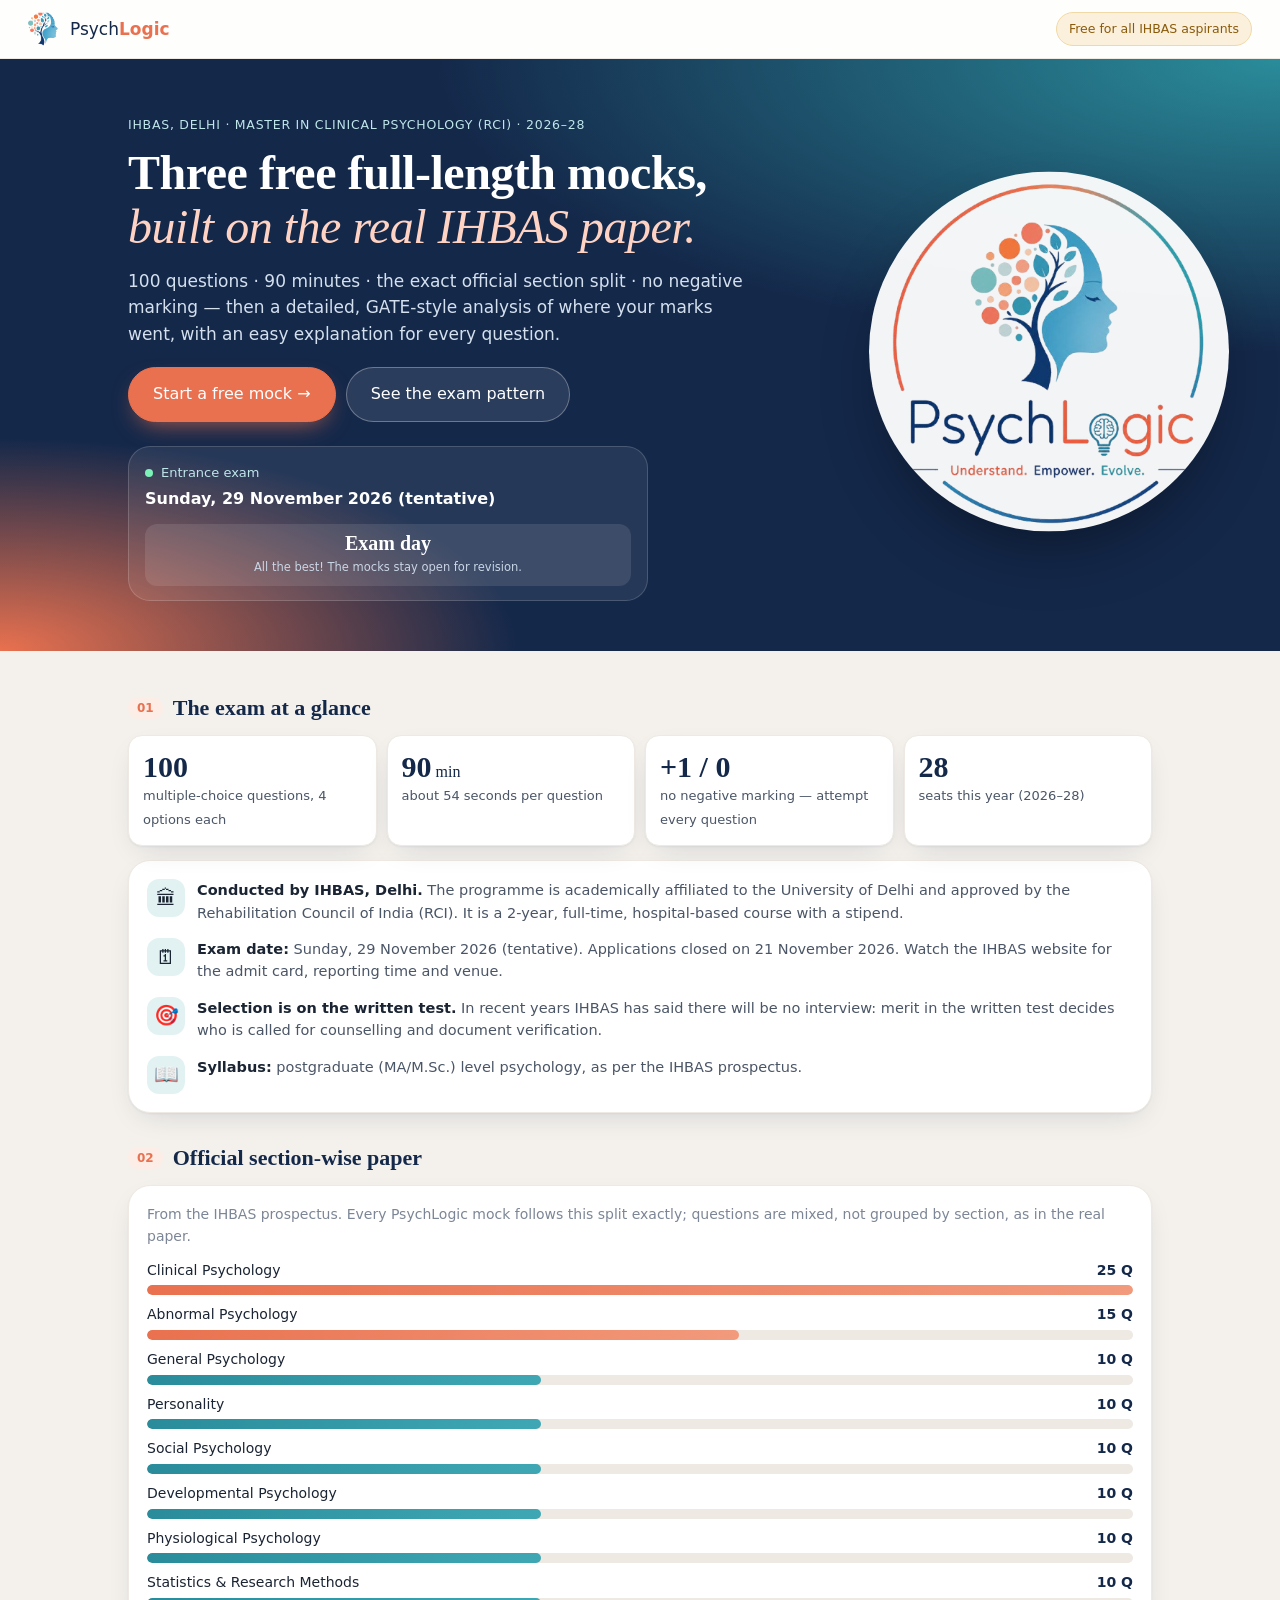
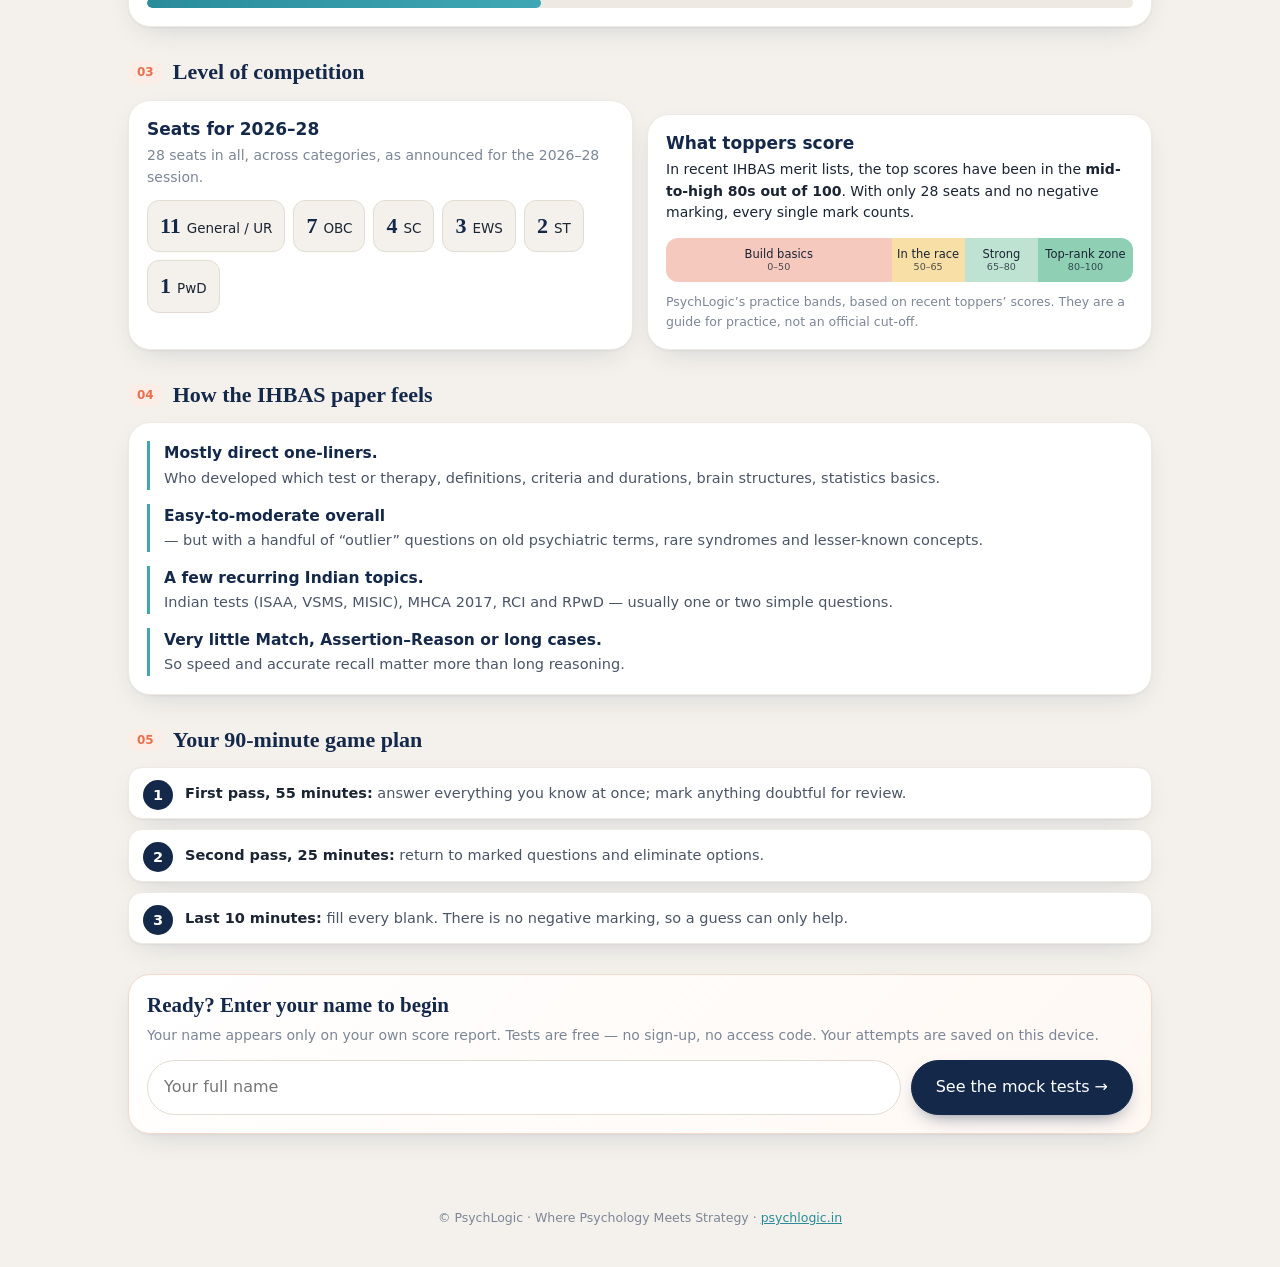
==== index.html @ 74c78abc "Add files via upload" ====
<!doctype html>
<html lang="en">
<head>
<meta charset="utf-8">
<meta name="viewport" content="width=device-width, initial-scale=1, viewport-fit=cover">
<meta name="theme-color" content="#14284A">
<meta http-equiv="Content-Security-Policy" content="default-src 'self'; script-src 'self' 'unsafe-eval'; style-src 'self' 'unsafe-inline' https://fonts.googleapis.com; font-src https://fonts.gstatic.com; img-src 'self' data:; connect-src 'self'; base-uri 'self'; form-action 'self'; object-src 'none'">
<meta name="referrer" content="no-referrer">
<meta name="generator" content="PsychLogic">
<title>Free IHBAS M.Clin.Psy Mock Tests · PsychLogic</title>
<meta name="description" content="Three free full-length IHBAS-pattern mock tests for the IHBAS Master in Clinical Psychology (RCI) entrance, with instant analysis and explanations. By PsychLogic.">
<meta property="og:title" content="Free IHBAS M.Clin.Psy Full-Length Mock Tests · PsychLogic">
<meta property="og:description" content="100 questions · 90 minutes · exact IHBAS section split · instant analysis. Free for every IHBAS aspirant.">
<meta property="og:image" content="assets/logo-full.png">
<link rel="icon" type="image/png" href="assets/logo-mark.png">
<link rel="preconnect" href="https://fonts.googleapis.com">
<link rel="preconnect" href="https://fonts.gstatic.com" crossorigin>
<link rel="stylesheet" href="https://fonts.googleapis.com/css2?family=Lexend:wght@300;400;500;600;700&family=Fraunces:opsz,wght@9..144,500;9..144,600;9..144,700&display=swap">
<link rel="stylesheet" href="css/style.css">
</head>
<body>

<!-- ================= 1. EXAM BRIEF ================= -->
<section id="scrHome" class="screen home">
  <header class="topbar">
    <div class="brand"><img src="assets/logo-mark.png" alt="" draggable="false"><span>Psych<b>Logic</b></span></div>
    <span class="pill pill-free">Free for all IHBAS aspirants</span>
  </header>

  <div class="hero">
    <div class="hero-in">
      <p class="eyebrow">IHBAS, Delhi · Master in Clinical Psychology (RCI) · 2026–28</p>
      <h1>Three free full-length mocks,<br><em>built on the real IHBAS paper.</em></h1>
      <p class="lede">100 questions · 90 minutes · the exact official section split · no negative marking — then a detailed, GATE-style analysis of where your marks went, with an easy explanation for every question.</p>
      <div class="hero-cta"><a class="btn btn-lg btn-hero" href="#startForm" id="heroGo">Start a free mock →</a><a class="btn btn-lg btn-hero-2" href="#splitBars">See the exam pattern</a></div>
      <div class="count-card" id="examCount">
        <div class="cc-label"><span class="live-dot"></span>Entrance exam</div>
        <div class="cc-date" id="examDate"></div>
        <div class="cc-grid" id="examCountGrid"></div>
      </div>
    </div>
    <div class="hero-art" aria-hidden="true"><img src="assets/logo-full.png" alt="" draggable="false"></div>
  </div>

  <main class="home-main">
    <h2 class="sec-title"><span>01</span>The exam at a glance</h2>
    <div class="facts">
      <div class="fact"><b>100</b><span>multiple-choice questions, 4 options each</span></div>
      <div class="fact"><b>90<small> min</small></b><span>about 54 seconds per question</span></div>
      <div class="fact"><b>+1 / 0</b><span>no negative marking — attempt every question</span></div>
      <div class="fact"><b>28</b><span>seats this year (2026–28)</span></div>
    </div>
    <div class="card info-list">
      <div><i class="ico">🏛</i><p><b>Conducted by IHBAS, Delhi.</b> The programme is academically affiliated to the University of Delhi and approved by the Rehabilitation Council of India (RCI). It is a 2-year, full-time, hospital-based course with a stipend.</p></div>
      <div><i class="ico">🗓</i><p><b>Exam date:</b> <span id="examDate2"></span>. Applications closed on 21 November 2026. Watch the IHBAS website for the admit card, reporting time and venue.</p></div>
      <div><i class="ico">🎯</i><p><b>Selection is on the written test.</b> In recent years IHBAS has said there will be no interview: merit in the written test decides who is called for counselling and document verification.</p></div>
      <div><i class="ico">📖</i><p><b>Syllabus:</b> postgraduate (MA/M.Sc.) level psychology, as per the IHBAS prospectus.</p></div>
    </div>

    <h2 class="sec-title"><span>02</span>Official section-wise paper</h2>
    <div class="card">
      <p class="muted small">From the IHBAS prospectus. Every PsychLogic mock follows this split exactly; questions are mixed, not grouped by section, as in the real paper.</p>
      <div class="split" id="splitBars"></div>
    </div>

    <h2 class="sec-title"><span>03</span>Level of competition</h2>
    <div class="grid-2">
      <div class="card">
        <h3>Seats for 2026–28</h3>
        <p class="muted small">28 seats in all, across categories, as announced for the 2026–28 session.</p>
        <div class="seats" id="seatChips"></div>
      </div>
      <div class="card">
        <h3>What toppers score</h3>
        <p class="small">In recent IHBAS merit lists, the top scores have been in the <b>mid-to-high 80s out of 100</b>. With only 28 seats and no negative marking, every single mark counts.</p>
        <div class="bands" id="bandsMini"></div>
        <p class="muted tiny">PsychLogic’s practice bands, based on recent toppers’ scores. They are a guide for practice, not an official cut-off.</p>
      </div>
    </div>

    <h2 class="sec-title"><span>04</span>How the IHBAS paper feels</h2>
    <div class="card feel">
      <div><b>Mostly direct one-liners.</b><span>Who developed which test or therapy, definitions, criteria and durations, brain structures, statistics basics.</span></div>
      <div><b>Easy-to-moderate overall</b><span>— but with a handful of “outlier” questions on old psychiatric terms, rare syndromes and lesser-known concepts.</span></div>
      <div><b>A few recurring Indian topics.</b><span>Indian tests (ISAA, VSMS, MISIC), MHCA 2017, RCI and RPwD — usually one or two simple questions.</span></div>
      <div><b>Very little Match, Assertion–Reason or long cases.</b><span>So speed and accurate recall matter more than long reasoning.</span></div>
    </div>

    <h2 class="sec-title"><span>05</span>Your 90-minute game plan</h2>
    <ol class="plan">
      <li><b>First pass, 55 minutes:</b> answer everything you know at once; mark anything doubtful for review.</li>
      <li><b>Second pass, 25 minutes:</b> return to marked questions and eliminate options.</li>
      <li><b>Last 10 minutes:</b> fill every blank. There is no negative marking, so a guess can only help.</li>
    </ol>

    <form id="startForm" class="card start-card" novalidate autocomplete="off">
      <h3>Ready? Enter your name to begin</h3>
      <p class="muted small">Your name appears only on your own score report. Tests are free — no sign-up, no access code. Your attempts are saved on this device.</p>
      <div class="start-row">
        <input id="inName" type="text" placeholder="Your full name" maxlength="60" aria-label="Your full name">
        <button class="btn btn-primary btn-lg" type="submit">See the mock tests →</button>
      </div>
      <p class="form-error" id="nameErr" hidden></p>
    </form>
  </main>
  <footer class="site-foot">© PsychLogic · Where Psychology Meets Strategy · <a id="lnkSite" target="_blank" rel="noopener">psychlogic.in</a></footer>
</section>

<!-- ================= 2. CHOOSE TEST ================= -->
<section id="scrHub" class="screen" hidden>
  <header class="topbar">
    <button class="brand brand-btn" id="btnHome" type="button" title="Exam brief"><img src="assets/logo-mark.png" alt="" draggable="false"><span>Psych<b>Logic</b></span></button>
    <div class="who"><span class="avatar" id="hubAvatar">A</span><span id="hubName" class="who-name"></span><button class="link-btn" id="btnChangeName" type="button">Change</button></div>
  </header>
  <main class="hub-main">
    <div class="hub-head">
      <div>
        <p class="eyebrow dark">IHBAS M.Clin.Psy (RCI) 2026–28</p>
        <h1>Choose your mock test</h1>
        <p class="muted">All three papers are open any time. Attempt each one as many times as you like — every attempt gets a fresh analysis.</p>
      </div>
      
    </div>
    <ol class="tests" id="testList"></ol>
    <div class="card community">
      <div><h3>Preparing for clinical psychology entrances?</h3><p class="muted small">Join the PsychLogic community for free notes, cheat sheets and updates on NIMHANS, IHBAS, CIP and other RCI entrances.</p></div>
      <a class="btn btn-wa" id="lnkWa1" target="_blank" rel="noopener">Join on WhatsApp</a>
    </div>
  </main>
</section>

<!-- ================= 3. ABOUT THIS TEST ================= -->
<section id="scrInstr" class="screen" hidden>
  <header class="topbar">
    <div class="brand"><img src="assets/logo-mark.png" alt="" draggable="false"><span id="instrTop">Mock</span></div>
    <div class="who"><span class="avatar" id="instrAvatar">A</span></div>
  </header>
  <main class="instr-main">
    <p class="eyebrow dark" id="instrTag"></p>
    <h1 id="instrTitle">Full-Length Mock</h1>
    <p class="lead2" id="instrCovers"></p>
    <div class="facts small-facts">
      <div class="fact"><b>100</b><span>questions</span></div>
      <div class="fact"><b>90<small> min</small></b><span>timer, auto-submit</span></div>
      <div class="fact"><b>+1</b><span>per correct answer</span></div>
      <div class="fact"><b>0</b><span>negative marking</span></div>
    </div>

    <div class="card">
      <h3>What is inside this paper</h3>
      <div class="split compact" id="instrSplit"></div>
      <p class="muted tiny" id="instrMix"></p>
    </div>

    <div class="card">
      <h3>How the test screen works</h3>
      <ol class="rules">
        <li>The timer starts when you press <b>Start the test</b> and cannot be paused. At zero, the test is submitted automatically.</li>
        <li>Tap an option, then <b>Save &amp; Next</b>. <b>Mark for Review</b> flags a question to revisit; a marked question that has an answer <b>is still scored</b>.</li>
        <li>Open the <b>question palette</b> to jump to any question:
          <div class="legend-demo">
            <span><i class="pal st-nv">1</i>Not visited</span><span><i class="pal st-na">2</i>Not answered</span><span><i class="pal st-a">3</i>Answered</span><span><i class="pal st-m">4</i>Marked, no answer</span><span><i class="pal st-am">5</i>Answered &amp; marked</span>
          </div></li>
        <li>If you close the page, your test is saved on this device and you can resume, but the clock keeps running.</li>
        <li>Copying and screenshots of questions are not allowed. The questions belong to PsychLogic.</li>
      </ol>
    </div>
    <div class="instr-nav">
      <button class="btn btn-ghost" type="button" id="btnBackHub">← All tests</button>
      <button class="btn btn-primary btn-lg" type="button" id="btnBegin">Start the test</button>
    </div>
  </main>
</section>

<!-- ================= 4. EXAM ================= -->
<section id="scrExam" class="screen exam" hidden>
  <header class="ex-top">
    <div class="ex-title"><img src="assets/logo-mark.png" alt="" draggable="false"><div><b id="examTitle">Mock</b><span>IHBAS M.Clin.Psy · Psychology</span></div></div>
    <div class="timer" id="timer"><span>Time left</span><b id="timerVal">01:30:00</b></div>
  </header>
  <div class="ex-progress"><i id="exProg"></i></div>
  <div class="ex-body">
    <main class="q-pane">
      <div class="q-meta">
        <b>Question <span id="qNo">1</span><small> / 100</small></b>
        <span class="q-mk">+1 · no negative</span>
        <button class="btn btn-sm pal-btn" id="btnPal" type="button"><svg viewBox="0 0 24 24" width="16" height="16" aria-hidden="true"><path fill="currentColor" d="M4 4h4v4H4zm6 0h4v4h-4zm6 0h4v4h-4zM4 10h4v4H4zm6 0h4v4h-4zm6 0h4v4h-4zM4 16h4v4H4zm6 0h4v4h-4zm6 0h4v4h-4z"/></svg>Palette</button>
      </div>
      <div class="q-scroll" id="qScroll">
        <div class="q-text" id="qText"></div>
        <div class="q-opts" id="qOpts"></div>
      </div>
      <footer class="q-actions">
        <button class="btn btn-ghost" type="button" id="btnPrev" aria-label="Previous question">‹ Back</button>
        <button class="btn btn-ghost" type="button" id="btnClear">Clear</button>
        <button class="btn btn-mark" type="button" id="btnMark">Mark &amp; Next</button>
        <button class="btn btn-save" type="button" id="btnSave">Save &amp; Next</button>
      </footer>
    </main>
    <aside class="side" id="side">
      <div class="side-head"><div class="who"><span class="avatar" id="examAvatar">A</span><b id="examName"></b></div><button class="x side-close" id="sideClose" type="button" aria-label="Close palette">✕</button></div>
      <div class="side-legend" id="sideLegend"></div>
      <div class="palette" id="palette"></div>
      <button class="btn btn-submit btn-block" type="button" id="btnSubmit">Submit test</button>
    </aside>
    <div class="scrim" id="scrim"></div>
  </div>
</section>

<!-- ================= 5. RESULT ================= -->
<section id="scrResult" class="screen" hidden>
  <header class="topbar">
    <div class="brand"><img src="assets/logo-mark.png" alt="" draggable="false"><span>Psych<b>Logic</b><span class="opt-lbl"> · Score report</span></span></div>
    <div class="who"><button class="btn btn-ghost btn-sm" id="btnRetake" type="button">Re-attempt</button><button class="btn btn-primary btn-sm" id="btnResHub" type="button">All tests</button></div>
  </header>
  <main class="res-main">
    <div class="res-hero" id="resHero"></div>
    <div class="res-tabs" role="tablist">
      <button class="rtab active" data-r="analysis" type="button">Analysis</button>
      <button class="rtab" data-r="answers" type="button">Solutions</button>
      <button class="rtab" data-r="history" type="button">Attempts</button>
    </div>
    <div class="res-panel" id="rAnalysis"></div>
    <div class="res-panel" id="rAnswers" hidden></div>
    <div class="res-panel" id="rHistory" hidden></div>
  </main>
</section>

<!-- ================= MODALS ================= -->
<div class="modal" id="mSubmit" hidden>
  <div class="modal-card">
    <h3>Submit the test?</h3>
    <p class="muted small">After you submit, you cannot change answers in this attempt. There is no negative marking, so consider answering any blanks first.</p>
    <div class="sum" id="sumBox"></div>
    <div class="modal-actions"><button class="btn btn-ghost" type="button" id="btnSubNo">Go back</button><button class="btn btn-submit" type="button" id="btnSubYes">Yes, submit</button></div>
  </div>
</div>

<div class="toast" id="toast" role="status"></div>
<div class="wm" id="wm" aria-hidden="true"></div>
<div class="dt-wall" role="alert"><div><img src="assets/logo-mark.png" alt="" draggable="false"><h2>Please close developer tools</h2><p>For the security of PsychLogic’s questions, the test is hidden while developer tools are open. Close them to continue — your progress is safe.</p></div></div>

<script src="js/app.js"></script>
</body>
</html>
---- css/style.css ----
/* PsychLogic · IHBAS free mock portal · mobile-first
   Palette from the PsychLogic logo: deep navy, teal, coral, on a warm paper background. */
:root{color-scheme:light;
  --navy:#14284A; --navy-2:#1E3A66; --teal:#2A8C9A; --teal-2:#3FA7B4; --teal-soft:#E2F2F3;
  --coral:#E9714F; --coral-2:#F29A7C; --coral-soft:#FDEDE7; --gold:#E7A73A; --gold-soft:#FBF0DB;
  --bg:#F4F1EC; --paper:#FFFFFF; --line:#E2DCD3; --line-2:#EEE9E2;
  --ink:#1A2433; --ink-2:#4A5566; --ink-3:#7C8696;
  --ok:#2E9B6F; --ok-soft:#E3F4EC; --bad:#D9534F; --bad-soft:#FBE7E5; --mark:#7559C9; --mark-soft:#EEE9FA; --nv:#ECE8E2;
  --r-s:10px; --r:14px; --r-l:22px;
  --shadow:0 1px 2px rgba(20,40,74,.05),0 10px 30px -12px rgba(20,40,74,.18);
  --ui:"Lexend",system-ui,-apple-system,"Segoe UI",sans-serif; --serif:"Fraunces",Georgia,serif;
}
*{box-sizing:border-box}
html,body{margin:0}
html{-webkit-text-size-adjust:100%}
body{font-family:var(--ui);color:var(--ink);background:var(--bg);font-size:15.5px;line-height:1.55;
  -webkit-user-select:none;user-select:none;-webkit-touch-callout:none;-webkit-tap-highlight-color:transparent}
input{-webkit-user-select:text;user-select:text}
img{-webkit-user-drag:none}
[hidden]{display:none!important}
h1,h2,h3{margin:0;line-height:1.2;font-weight:600}
p{margin:0}
a{color:var(--teal)}
button{font:inherit;cursor:pointer;color:inherit}
:focus-visible{outline:3px solid rgba(42,140,154,.45);outline-offset:2px}
.muted{color:var(--ink-3)} .small{font-size:14px} .tiny{font-size:12.5px;margin-top:10px}
@media print{body *{display:none!important}body::after{content:"Printing is disabled for PsychLogic tests.";display:block;padding:40px}}

/* buttons */
.btn{display:inline-flex;align-items:center;justify-content:center;gap:8px;border:1px solid var(--line);background:var(--paper);color:var(--ink);
  padding:11px 18px;border-radius:999px;font-weight:500;font-size:15px;text-decoration:none;transition:transform .12s,background .15s,box-shadow .15s;min-height:44px}
.btn:active{transform:scale(.98)}
.btn-primary{background:var(--navy);border-color:var(--navy);color:#fff;box-shadow:0 8px 20px -10px rgba(20,40,74,.7)}
.btn-primary:hover{background:var(--navy-2)}
.btn-lg{padding:14px 24px;font-size:16px}
.btn-sm{padding:7px 14px;font-size:14px;min-height:36px}
.btn-ghost{background:transparent}
.btn-save{background:var(--ok);border-color:var(--ok);color:#fff}
.btn-mark{background:var(--mark-soft);border-color:#D8CDF4;color:#4B3596}
.btn-submit{background:var(--coral);border-color:var(--coral);color:#fff}
.btn-wa{background:#1FA855;border-color:#1FA855;color:#fff;white-space:nowrap}
.btn-block{width:100%}
.btn[disabled]{opacity:.45;pointer-events:none}
.link-btn{background:none;border:0;color:var(--teal);font-weight:500;padding:4px 6px;font-size:14px}
.pill{display:inline-block;padding:6px 12px;border-radius:999px;font-size:12.5px;font-weight:500}
.pill-free{background:var(--gold-soft);color:#8A5A0B;border:1px solid #F1D9A7}
.avatar{display:inline-grid;place-items:center;width:34px;height:34px;border-radius:50%;background:var(--teal-soft);color:var(--teal);font-weight:600;font-size:14px;flex:none}

/* top bar */
.topbar{position:sticky;top:0;z-index:20;display:flex;justify-content:space-between;align-items:center;gap:10px;padding:10px 16px;
  background:rgba(255,255,255,.9);backdrop-filter:saturate(1.4) blur(10px);-webkit-backdrop-filter:saturate(1.4) blur(10px);border-bottom:1px solid var(--line-2)}
.brand{display:flex;align-items:center;gap:8px;font-size:17px;color:var(--navy);min-width:0}
.brand img{height:34px;width:34px}
.brand b{color:var(--coral);font-weight:600}
.brand span{white-space:nowrap;overflow:hidden;text-overflow:ellipsis}
.brand-btn{background:none;border:0;padding:0}
.who{display:flex;align-items:center;gap:8px;font-weight:500;min-width:0}
.who-name{max-width:26vw;white-space:nowrap;overflow:hidden;text-overflow:ellipsis}

/* ===== home ===== */
.hero{position:relative;overflow:hidden;background:radial-gradient(120% 90% at 100% 0%,#2A8C9A 0%,rgba(42,140,154,0) 55%),radial-gradient(90% 80% at 0% 100%,#E9714F 0%,rgba(233,113,79,0) 45%),var(--navy);color:#fff}
.hero-in{position:relative;z-index:1;padding:34px 20px 30px;max-width:1080px;margin:0 auto}
.hero-art{position:absolute;right:-70px;top:30px;width:260px;opacity:.13;pointer-events:none}
.hero-art img{width:100%;filter:grayscale(1) brightness(3)}
.eyebrow{font-size:12.5px;letter-spacing:.06em;text-transform:uppercase;color:#BFE6EA;font-weight:500;margin-bottom:12px}
.eyebrow.dark{color:var(--teal)}
.hero h1{font-family:var(--serif);font-weight:600;font-size:31px;letter-spacing:-.01em;line-height:1.12}
.hero h1 em{font-style:italic;color:#FFD3C3;font-weight:500}
.lede{margin-top:14px;color:#D4E0EE;font-size:15.5px;max-width:60ch}
.count-card{margin-top:24px;background:rgba(255,255,255,.08);border:1px solid rgba(255,255,255,.16);border-radius:var(--r-l);padding:16px 16px 14px;max-width:520px}
.cc-label{display:flex;align-items:center;gap:8px;font-size:13px;color:#BFE6EA;font-weight:500}
.live-dot{width:8px;height:8px;border-radius:50%;background:#7CF2B8;box-shadow:0 0 0 0 rgba(124,242,184,.7);animation:pulse 1.8s infinite}
@keyframes pulse{70%{box-shadow:0 0 0 9px rgba(124,242,184,0)}100%{box-shadow:0 0 0 0 rgba(124,242,184,0)}}
.cc-date{font-weight:600;font-size:16px;margin:4px 0 12px}
.cc-grid{display:grid;grid-template-columns:repeat(4,1fr);gap:8px}
.cc-grid div{background:rgba(255,255,255,.1);border-radius:12px;padding:8px 4px;text-align:center}
.cc-grid b{display:block;font-family:var(--serif);font-size:26px;font-weight:600;font-variant-numeric:tabular-nums;line-height:1.1}
.cc-grid span{font-size:11.5px;color:#C9D6E6}

.home-main{max-width:1080px;margin:0 auto;padding:8px 16px 40px}
.sec-title{display:flex;align-items:center;gap:10px;font-family:var(--serif);font-size:22px;color:var(--navy);margin:32px 0 14px}
.sec-title span{font-family:var(--ui);font-size:12px;font-weight:600;color:var(--coral);background:var(--coral-soft);border-radius:999px;padding:4px 9px}
.card{background:var(--paper);border:1px solid var(--line-2);border-radius:var(--r-l);box-shadow:var(--shadow);padding:18px}
.card h3{font-size:17px;margin-bottom:6px;color:var(--navy)}
.card+.card{margin-top:14px}
.grid-2{display:grid;gap:14px}
.facts{display:grid;grid-template-columns:repeat(2,1fr);gap:10px;margin-bottom:14px}
.fact{background:var(--paper);border:1px solid var(--line-2);border-radius:var(--r);padding:14px;box-shadow:var(--shadow)}
.fact b{display:block;font-family:var(--serif);font-size:30px;color:var(--navy);font-weight:600;line-height:1.1}
.fact b small{font-size:16px;font-weight:500}
.fact span{font-size:13px;color:var(--ink-2)}
.info-list{display:grid;gap:14px}
.info-list div{display:flex;gap:12px;align-items:flex-start}
.ico{font-style:normal;font-size:20px;width:38px;height:38px;flex:none;display:grid;place-items:center;background:var(--teal-soft);border-radius:12px}
.info-list p{font-size:14.5px;color:var(--ink-2)}
.info-list b{color:var(--ink)}
.split{display:grid;gap:9px;margin-top:12px}
.split.compact{gap:7px}
.sp-row{display:grid;grid-template-columns:1fr auto;gap:4px 10px;align-items:center;font-size:14px}
.sp-row b{font-variant-numeric:tabular-nums;color:var(--navy)}
.sp-track{grid-column:1/-1;height:10px;border-radius:999px;background:var(--line-2);overflow:hidden}
.sp-track i{display:block;height:100%;border-radius:999px;background:linear-gradient(90deg,var(--teal),var(--teal-2))}
.sp-row.big .sp-track i{background:linear-gradient(90deg,var(--coral),var(--coral-2))}
.seats{display:flex;flex-wrap:wrap;gap:8px;margin-top:12px}
.seat{display:flex;align-items:baseline;gap:6px;background:var(--bg);border:1px solid var(--line);border-radius:12px;padding:8px 12px;font-size:13.5px}
.seat b{font-family:var(--serif);font-size:22px;color:var(--navy)}
.bands{display:flex;margin-top:14px;border-radius:12px;overflow:hidden;font-size:11.5px;font-weight:500;text-align:center}
.bands div{padding:9px 4px;line-height:1.25}
.bands small{display:block;font-weight:400;opacity:.8}
.feel{display:grid;gap:14px}
.feel div{padding-left:14px;border-left:3px solid var(--teal-2)}
.feel b{display:block;color:var(--navy)}
.feel span{font-size:14.5px;color:var(--ink-2)}
.plan{margin:0;padding:0;list-style:none;counter-reset:p;display:grid;gap:10px}
.plan li{counter-increment:p;background:var(--paper);border:1px solid var(--line-2);border-radius:var(--r);padding:14px 14px 14px 56px;position:relative;font-size:14.5px;color:var(--ink-2);box-shadow:var(--shadow)}
.plan li::before{content:counter(p);position:absolute;left:14px;top:12px;width:30px;height:30px;border-radius:50%;background:var(--navy);color:#fff;display:grid;place-items:center;font-weight:600}
.plan b{color:var(--ink)}
.start-card{margin-top:30px;background:linear-gradient(135deg,#fff 0%,#FFF8F3 100%);border:1px solid #F3D9CC}
.start-card h3{font-family:var(--serif);font-size:21px}
.start-row{display:flex;flex-direction:column;gap:10px;margin-top:14px}
.start-row input{width:100%;padding:14px 16px;border:1px solid var(--line);border-radius:999px;font:inherit;font-size:16px;background:#fff;color:var(--ink)}
.start-row input:focus{outline:none;border-color:var(--teal);box-shadow:0 0 0 4px rgba(42,140,154,.15)}
.form-error{background:var(--coral-soft);color:#A6402A;border-radius:var(--r-s);padding:9px 12px;font-size:14px;margin-top:10px}
.site-foot{text-align:center;color:var(--ink-3);font-size:12.5px;padding:24px 16px 40px}

/* ===== hub ===== */
.hub-main{max-width:980px;margin:0 auto;padding:24px 16px 50px}
.hub-head{display:grid;gap:16px;margin-bottom:20px}
.hub-head h1{font-family:var(--serif);font-size:30px;color:var(--navy)}
.hub-head .muted{margin-top:6px;font-size:14.5px}
.clock{background:var(--paper);border:1px solid var(--line-2);border-radius:var(--r);padding:10px 14px;display:flex;flex-direction:column;box-shadow:var(--shadow)}
.clock-label{font-size:12px;color:var(--ink-3)}
.clock b{font-size:16px;color:var(--navy);font-variant-numeric:tabular-nums}
.clock-src{font-size:11.5px;color:var(--ink-3)}
.tests{list-style:none;margin:0;padding:0;display:grid;gap:14px}
.test{background:var(--paper);border:1px solid var(--line-2);border-radius:var(--r-l);box-shadow:var(--shadow);overflow:hidden;position:relative}
.test::before{content:"";position:absolute;left:0;top:0;bottom:0;width:6px;background:linear-gradient(var(--teal),var(--coral))}
.test.locked::before{background:var(--line)}
.t-body{padding:18px 18px 16px 24px}
.t-top{display:flex;align-items:center;gap:12px;margin-bottom:8px}
.t-no{width:48px;height:48px;border-radius:14px;background:var(--navy);color:#fff;display:grid;place-items:center;font-family:var(--serif);font-size:24px;font-weight:600;flex:none}
.locked .t-no{background:#B9B2A7}
.t-top h3{font-size:18px;color:var(--navy)}
.t-tag{font-size:12.5px;color:var(--coral);font-weight:500}
.t-body p{font-size:14px;color:var(--ink-2)}
.t-meta{display:flex;flex-wrap:wrap;gap:6px;margin-top:12px}
.t-meta span{font-size:12px;background:var(--bg);border-radius:999px;padding:4px 10px;color:var(--ink-2)}
.t-cta{display:flex;flex-wrap:wrap;align-items:center;gap:10px;padding:14px 18px 16px 24px;border-top:1px dashed var(--line);background:#FCFBF9}
.state{font-size:12.5px;font-weight:600;padding:4px 10px;border-radius:999px}
.state.open{background:var(--ok-soft);color:#1E7552}
.state.lock{background:var(--nv);color:var(--ink-2)}
.countdown{font-variant-numeric:tabular-nums;font-weight:600;color:var(--navy)}
.best{font-size:13px;color:var(--ink-2)}
.community{display:grid;gap:12px;margin-top:22px;align-items:center;background:linear-gradient(135deg,#F2FBF6,#fff)}

/* ===== instructions ===== */
.instr-main{max-width:860px;margin:0 auto;padding:24px 16px 120px}
.instr-main h1{font-family:var(--serif);font-size:30px;color:var(--navy)}
.lead2{margin:10px 0 18px;color:var(--ink-2);font-size:15px}
.small-facts{grid-template-columns:repeat(4,1fr)}
.small-facts .fact{padding:10px;text-align:center}
.small-facts .fact b{font-size:24px}
.small-facts .fact span{font-size:11.5px}
.rules{margin:8px 0 0;padding-left:20px;color:var(--ink-2);font-size:14.5px;display:grid;gap:8px}
.legend-demo{display:flex;flex-wrap:wrap;gap:8px 14px;margin:10px 0 4px;font-size:13px}
.legend-demo span{display:flex;align-items:center;gap:6px}
.instr-nav{position:fixed;left:0;right:0;bottom:0;z-index:15;display:flex;justify-content:space-between;gap:10px;padding:12px 16px calc(12px + env(safe-area-inset-bottom));background:rgba(255,255,255,.95);border-top:1px solid var(--line-2);backdrop-filter:blur(8px)}

/* ===== exam ===== */
.exam{height:100vh;height:100dvh;display:flex;flex-direction:column;background:#FBFAF8}
.ex-top{display:flex;justify-content:space-between;align-items:center;gap:10px;padding:8px 12px;background:var(--navy);color:#fff}
.ex-title{display:flex;align-items:center;gap:8px;min-width:0}
.ex-title img{width:30px;height:30px;background:#fff;border-radius:50%;padding:2px}
.ex-title div{display:flex;flex-direction:column;min-width:0}
.ex-title b{font-size:14.5px;white-space:nowrap;overflow:hidden;text-overflow:ellipsis}
.ex-title span{font-size:11.5px;color:#AFC3DB;white-space:nowrap}
.timer{display:flex;flex-direction:column;align-items:flex-end;background:rgba(255,255,255,.1);border-radius:12px;padding:4px 12px}
.timer span{font-size:10.5px;color:#AFC3DB}
.timer b{font-variant-numeric:tabular-nums;font-size:19px;letter-spacing:.02em}
.timer.low{background:var(--coral);animation:blink 1s steps(2) infinite}
@keyframes blink{50%{background:#C9553A}}
.ex-progress{height:4px;background:#E7E2DA}
.ex-progress i{display:block;height:100%;width:0;background:linear-gradient(90deg,var(--teal),var(--coral));transition:width .3s}
.ex-body{flex:1;display:flex;min-height:0;position:relative}
.q-pane{flex:1;display:flex;flex-direction:column;min-width:0}
.q-meta{display:flex;align-items:center;gap:10px;padding:10px 14px;border-bottom:1px solid var(--line-2);background:#fff}
.q-meta b{font-size:15px;color:var(--navy)}
.q-meta small{color:var(--ink-3);font-weight:400}
.q-mk{font-size:12px;background:var(--ok-soft);color:#1E7552;border-radius:999px;padding:3px 9px;margin-right:auto}
.pal-btn{gap:6px}
.q-scroll{flex:1;overflow:auto;padding:18px 16px 24px;-webkit-overflow-scrolling:touch}
.q-text{font-size:17px;line-height:1.6;color:var(--ink);max-width:760px}
.q-opts{display:grid;gap:10px;margin-top:18px;max-width:760px}
.opt{display:flex;gap:12px;align-items:flex-start;padding:14px;border:1.5px solid var(--line);border-radius:var(--r);background:#fff;cursor:pointer;transition:border-color .12s,background .12s,box-shadow .12s;font-size:15.5px}
.opt:hover{border-color:#C9C0B4}
.opt input{position:absolute;opacity:0;pointer-events:none}
.opt .ol{flex:none;width:30px;height:30px;border-radius:50%;display:grid;place-items:center;border:1.5px solid var(--line);font-weight:600;font-size:14px;color:var(--ink-2);background:var(--bg)}
.opt.sel{border-color:var(--teal);background:var(--teal-soft);box-shadow:0 0 0 3px rgba(42,140,154,.12)}
.opt.sel .ol{background:var(--teal);border-color:var(--teal);color:#fff}
.q-actions{display:grid;grid-template-columns:auto auto 1fr 1fr;gap:8px;padding:10px 12px calc(10px + env(safe-area-inset-bottom));border-top:1px solid var(--line-2);background:#fff}
.q-actions .btn{padding:10px 10px;font-size:14px;border-radius:12px}
.side{position:fixed;left:0;right:0;bottom:0;z-index:40;max-height:82vh;display:flex;flex-direction:column;gap:12px;background:#fff;border-radius:22px 22px 0 0;padding:14px 14px calc(14px + env(safe-area-inset-bottom));
  transform:translateY(105%);transition:transform .25s ease;box-shadow:0 -20px 40px -20px rgba(0,0,0,.35)}
.side.open{transform:none}
.side-head{display:flex;justify-content:space-between;align-items:center}
.x{background:var(--bg);border:0;width:36px;height:36px;border-radius:50%;font-size:16px}
.side-legend{display:grid;grid-template-columns:1fr 1fr;gap:6px 10px;font-size:12.5px;color:var(--ink-2)}
.side-legend div{display:flex;align-items:center;gap:6px}
.side-legend .full{grid-column:1/-1}
.palette{display:grid;grid-template-columns:repeat(auto-fill,minmax(42px,1fr));gap:7px;overflow:auto;padding:2px}
.pal{display:inline-grid;place-items:center;width:100%;aspect-ratio:1;max-width:46px;min-width:30px;border-radius:10px;border:1px solid transparent;font-size:13px;font-weight:600;font-style:normal;background:var(--nv);color:var(--ink-2);position:relative}
.legend-demo .pal,.side-legend .pal{width:28px;height:28px;aspect-ratio:auto;font-size:12px}
.pal.st-na{background:var(--bad);color:#fff}
.pal.st-a{background:var(--ok);color:#fff}
.pal.st-m{background:var(--mark);color:#fff;border-radius:50%}
.pal.st-am{background:var(--mark);color:#fff;border-radius:50%}
.pal.st-am::after{content:"";position:absolute;right:1px;bottom:1px;width:9px;height:9px;border-radius:50%;background:#3BD68E;border:2px solid #fff}
.pal.cur{outline:3px solid var(--navy);outline-offset:1px}
.scrim{position:fixed;inset:0;z-index:35;background:rgba(10,20,35,.45);opacity:0;pointer-events:none;transition:opacity .2s}
.scrim.on{opacity:1;pointer-events:auto}

/* ===== modal / toast / watermark ===== */
.modal{position:fixed;inset:0;z-index:60;background:rgba(10,20,35,.5);display:grid;place-items:center;padding:16px}
.modal-card{background:#fff;border-radius:var(--r-l);padding:22px;width:100%;max-width:440px;box-shadow:0 30px 60px -20px rgba(0,0,0,.4)}
.modal-card h3{font-family:var(--serif);font-size:22px;color:var(--navy);margin-bottom:6px}
.sum{display:grid;grid-template-columns:repeat(2,1fr);gap:8px;margin:16px 0}
.sum div{background:var(--bg);border-radius:12px;padding:10px 12px;font-size:13px;color:var(--ink-2)}
.sum b{display:block;font-size:22px;color:var(--navy);font-family:var(--serif)}
.modal-actions{display:flex;justify-content:flex-end;gap:10px}
.toast{position:fixed;left:50%;bottom:90px;transform:translate(-50%,20px);background:var(--navy);color:#fff;padding:10px 16px;border-radius:16px;font-size:14px;opacity:0;pointer-events:none;transition:.25s;z-index:80;max-width:90vw;text-align:center}
.toast.show{opacity:1;transform:translate(-50%,0)}
.wm{position:fixed;inset:0;pointer-events:none;z-index:30;overflow:hidden;display:none}
.wm.on{display:block}
.wm span{position:absolute;transform:rotate(-24deg);color:rgba(20,40,74,.028);font-size:15px;font-weight:600;white-space:nowrap}

/* ===== result ===== */
.res-main{max-width:1040px;margin:0 auto;padding:18px 14px 60px}
.res-hero{background:radial-gradient(100% 120% at 100% 0%,rgba(42,140,154,.85),rgba(42,140,154,0) 60%),var(--navy);color:#fff;border-radius:var(--r-l);padding:22px 18px;display:grid;gap:18px;box-shadow:var(--shadow)}
.score-ring{position:relative;width:150px;height:150px;margin:0 auto}
.score-ring svg{width:100%;height:100%;transform:rotate(-90deg)}
.score-ring .in{position:absolute;inset:0;display:grid;place-items:center;text-align:center}
.score-ring b{font-family:var(--serif);font-size:44px;line-height:1;font-weight:600}
.score-ring small{display:block;font-size:12.5px;color:#BFD3E6}
.res-hero h1{font-family:var(--serif);font-size:22px;font-weight:600}
.res-hero p{color:#D3DFEC;font-size:14.5px;margin-top:6px}
.zone-badge{display:inline-block;margin-top:10px;padding:5px 12px;border-radius:999px;font-weight:600;font-size:13px;color:var(--navy)}
.res-stats{display:grid;grid-template-columns:repeat(3,1fr);gap:8px;margin-top:14px}
.res-stats div{background:rgba(255,255,255,.1);border-radius:12px;padding:8px 10px}
.res-stats b{display:block;font-size:20px;font-variant-numeric:tabular-nums}
.res-stats span{font-size:11.5px;color:#BFD3E6}
.res-tabs{position:sticky;top:55px;z-index:10;display:flex;gap:6px;background:var(--bg);padding:12px 0 10px;margin-top:6px}
.rtab{flex:1;border:1px solid var(--line);background:#fff;border-radius:999px;padding:9px 10px;font-weight:500;font-size:14px;color:var(--ink-2)}
.rtab.active{background:var(--navy);border-color:var(--navy);color:#fff}
.res-panel .card{margin-top:14px}
.res-panel .grid-2{margin-top:14px}
.res-panel .grid-2 .card{margin-top:0}
.gauge{margin-top:30px}
.g-track{position:relative;display:flex;height:16px;border-radius:999px;overflow:visible}
.g-track span{height:100%;position:relative}
.g-track span:first-child{border-radius:999px 0 0 999px}.g-track span:last-child{border-radius:0 999px 999px 0}
.g-track em{position:absolute;top:22px;left:0;right:0;text-align:center;font-style:normal;font-size:10.5px;color:var(--ink-2);white-space:nowrap;overflow:hidden;text-overflow:ellipsis}
.g-mark{position:absolute;top:-8px;width:4px;height:32px;background:var(--navy);border-radius:3px;transform:translateX(-50%)}
.g-mark i{position:absolute;bottom:36px;left:50%;transform:translateX(-50%);background:var(--navy);color:#fff;font-style:normal;font-size:12px;font-weight:600;padding:3px 8px;border-radius:999px;white-space:nowrap}
.g-scale{position:relative;height:14px;font-size:11px;color:var(--ink-3);margin-top:30px}.g-scale span{position:absolute;transform:translateX(-50%)}.g-scale span:first-child{transform:none}.g-scale span:last-child{transform:translateX(-100%)}
.donut{display:flex;align-items:center;gap:16px;flex-wrap:wrap;margin-top:8px}
.donut svg{width:150px;height:150px;flex:none}
.d-big{font-family:var(--serif);font-size:28px;font-weight:600;fill:var(--navy)}
.d-sub{font-size:11px;fill:var(--ink-3)}
.legend{list-style:none;margin:0;padding:0;display:grid;gap:6px;font-size:13.5px;flex:1;min-width:150px}
.legend li{display:flex;align-items:center;gap:8px}
.legend i{width:12px;height:12px;border-radius:4px;flex:none}
.legend b{margin-left:auto;font-variant-numeric:tabular-nums}
.sbar{margin-top:12px}
.sbar-h{display:flex;justify-content:space-between;gap:8px;font-size:13.5px;margin-bottom:5px}
.sbar-h span:last-child{color:var(--ink-3);font-size:12.5px;white-space:nowrap}
.sbar-t{position:relative;height:12px;background:var(--line-2);border-radius:999px;overflow:hidden}
.sbar-t i{display:block;height:100%;border-radius:999px}
.sbar-t em{position:absolute;right:6px;top:-1px;font-size:10.5px;font-style:normal;font-weight:600;color:var(--ink-2)}
.kdot{display:inline-block;width:9px;height:9px;border-radius:50%;margin:0 4px 0 8px}
.cols{width:100%;max-width:420px;display:block;margin:6px auto 0}
.c-val{font-size:11px;fill:var(--ink-2);font-weight:600}
.c-lab{font-size:12px;fill:var(--ink-2)}
.c-key{font-size:12px;color:var(--ink-3);text-align:center;margin-top:4px}
.c-key i{display:inline-block;width:10px;height:10px;border-radius:3px;margin:0 4px 0 10px;vertical-align:middle}
.tbl-wrap{overflow:auto;margin-top:10px}
.tbl{width:100%;border-collapse:collapse;font-size:13.5px;margin-top:8px}
.tbl th,.tbl td{padding:8px 8px;border-bottom:1px solid var(--line-2);text-align:left;vertical-align:top}
.tbl th{font-size:12px;color:var(--ink-3);font-weight:500}
.tbl .num{text-align:right;font-variant-numeric:tabular-nums}
.prio{font-size:11.5px;font-weight:600;padding:3px 8px;border-radius:999px;white-space:nowrap}
.p-high{background:var(--bad-soft);color:#A33A36}.p-med{background:var(--gold-soft);color:#8A5A0B}.p-low{background:var(--teal-soft);color:#1E6B76}
.tips{margin:10px 0 0;padding-left:20px;display:grid;gap:8px;font-size:14.5px;color:var(--ink-2)}
.cta-card{display:grid;gap:12px;background:linear-gradient(135deg,#F2FBF6,#FFF8F3)}
.chips{display:flex;gap:6px;overflow:auto;padding:12px 0 6px;-webkit-overflow-scrolling:touch;scrollbar-width:none}
.chip{flex:none;border:1px solid var(--line);background:#fff;border-radius:999px;padding:7px 12px;font-size:13px;color:var(--ink-2);white-space:nowrap}
.chip.active{background:var(--teal);border-color:var(--teal);color:#fff}
.rev{background:#fff;border:1px solid var(--line-2);border-radius:var(--r-l);padding:16px;margin-top:12px;box-shadow:var(--shadow);border-left:5px solid var(--line)}
.rev.ok{border-left-color:var(--ok)}.rev.bad{border-left-color:var(--bad)}.rev.skip{border-left-color:#C8C1B6}
.rev-head{display:flex;flex-wrap:wrap;gap:6px;align-items:center;font-size:12px;color:var(--ink-3);margin-bottom:10px}
.rev-head b{font-size:15px;color:var(--navy);margin-right:4px}
.rev-head span{background:var(--bg);border-radius:999px;padding:3px 9px}
.verdict.ok{background:var(--ok-soft)!important;color:#1E7552}.verdict.bad{background:var(--bad-soft)!important;color:#A33A36}.verdict.skip{background:var(--nv)!important}
.lvl-E{background:var(--ok-soft)!important;color:#1E7552}.lvl-M{background:var(--gold-soft)!important;color:#8A5A0B}.lvl-H{background:var(--bad-soft)!important;color:#A33A36}
.pyq{background:var(--mark-soft)!important;color:#4B3596}
.rev .q-text{font-size:15.5px}
.rev-opts{list-style:none;margin:12px 0 0;padding:0;display:grid;gap:6px}
.rev-opts li{padding:9px 12px;border-radius:10px;background:var(--bg);font-size:14.5px}
.rev-opts li.right{background:var(--ok-soft);box-shadow:inset 0 0 0 1.5px var(--ok)}
.rev-opts li.wrong{background:var(--bad-soft);box-shadow:inset 0 0 0 1.5px var(--bad)}
.rev-ans{font-size:14px;margin:12px 0 0;color:var(--ink-2)}
.expl{margin-top:12px;padding-top:12px;border-top:1px dashed var(--line);font-size:14.5px;color:var(--ink-2)}
.expl h4{margin:12px 0 4px;font-size:13px;color:var(--navy);text-transform:uppercase;letter-spacing:.04em}
.expl h4:first-child{margin-top:0}
.expl ul{margin:0;padding-left:18px;display:grid;gap:4px}
.watch{margin-top:12px;background:var(--gold-soft);border-radius:12px;padding:10px 12px;color:#6D4A10;font-size:14px}

/* ===== larger screens ===== */
@media (min-width:720px){
  .topbar{padding:12px 28px}
  .hero-in{padding:56px 28px 50px}
  .hero h1{font-size:48px}
  .lede{font-size:17px}
  .hero-art{right:4%;top:50%;transform:translateY(-50%);width:360px;opacity:.95}
  .hero-art img{filter:none;background:#fff;border-radius:50%;box-shadow:0 30px 80px -30px rgba(0,0,0,.6)}
  .hero-in{padding-right:420px}
  .home-main{padding:12px 28px 50px}
  .facts{grid-template-columns:repeat(4,1fr)}
  .grid-2{grid-template-columns:1fr 1fr}
  .start-row{flex-direction:row}
  .start-row input{flex:1}
  .hub-head{grid-template-columns:1fr auto;align-items:end}
  .clock{align-items:flex-end;min-width:230px}
  .tests{gap:18px}
  .t-body,.t-cta{padding-left:30px}
  .community{grid-template-columns:1fr auto}
  .instr-nav{position:static;background:none;border:0;padding:20px 0 0;backdrop-filter:none}
  .instr-main{padding-bottom:50px}
  .res-hero{grid-template-columns:170px 1fr;align-items:center;padding:26px 28px}
  .res-stats{grid-template-columns:repeat(6,1fr)}
  .res-tabs{top:59px}
  .cta-card{grid-template-columns:1fr auto;align-items:center}
}
@media (min-width:1000px){
  .q-actions{grid-template-columns:auto auto 1fr auto auto}
  .q-actions .btn-mark{grid-column:4}.q-actions .btn-save{grid-column:5;min-width:160px}
  .q-scroll{padding:26px 30px}
  .q-text{font-size:17.5px}
  .side{position:static;transform:none;width:330px;max-height:none;border-radius:0;border-left:1px solid var(--line-2);box-shadow:none;padding:14px}
  .side-close,.pal-btn,.scrim{display:none}
}

.who .btn{white-space:nowrap}
.hero-cta{margin-top:20px;display:flex;flex-wrap:wrap;gap:10px}
.btn-hero{background:var(--coral);border-color:var(--coral);color:#fff;box-shadow:0 10px 24px -10px rgba(233,113,79,.8)}
.btn-hero-2{background:rgba(255,255,255,.1);border-color:rgba(255,255,255,.3);color:#fff}
@media (max-width:520px){.brand .opt-lbl{display:none}}

/* developer-tools wall */
.dt-wall{display:none;position:fixed;inset:0;z-index:999;background:var(--navy);color:#fff;place-items:center;text-align:center;padding:24px}
.dt-wall img{width:64px;height:64px;background:#fff;border-radius:50%;padding:4px;margin-bottom:14px}
.dt-wall h2{font-family:var(--serif);font-size:24px;margin-bottom:8px}
.dt-wall p{color:#C9D6E6;max-width:420px;margin:0 auto}
body.dt-open .dt-wall{display:grid}
body.dt-open .screen,body.dt-open .modal{visibility:hidden}
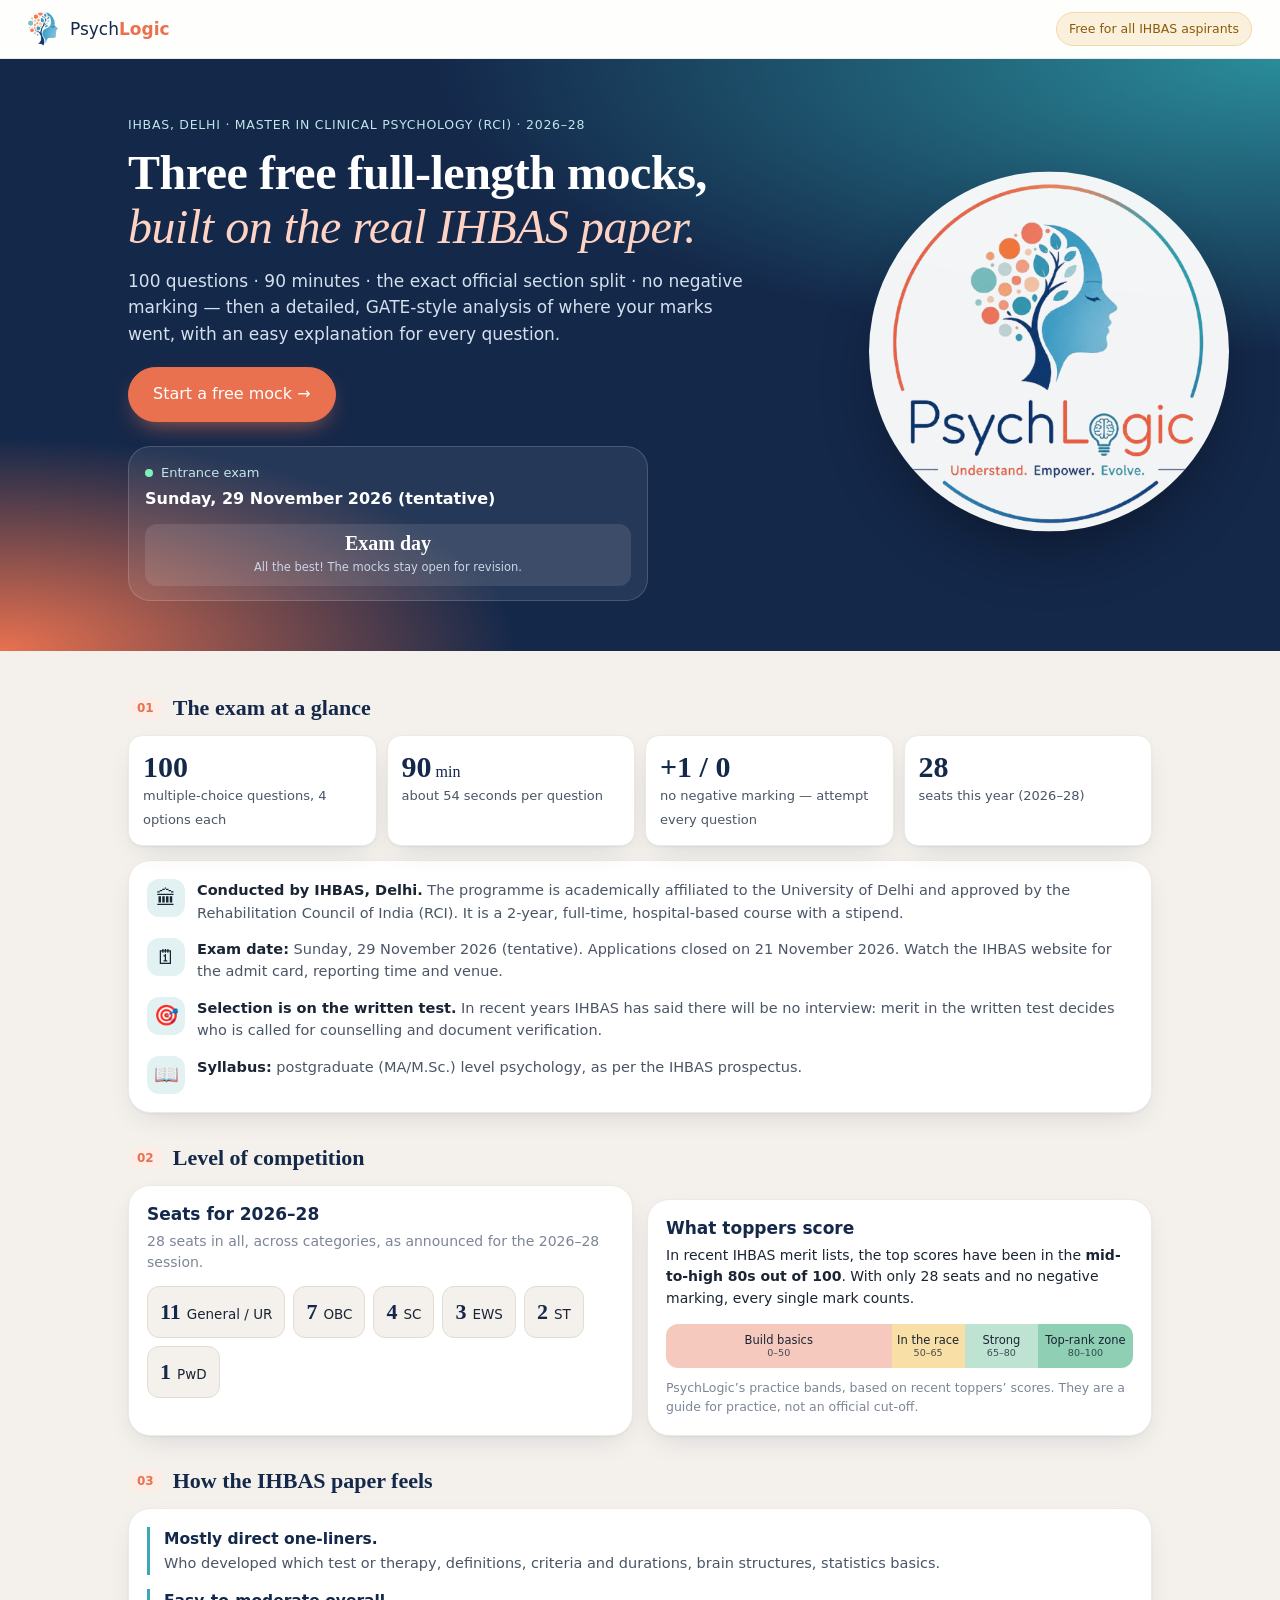
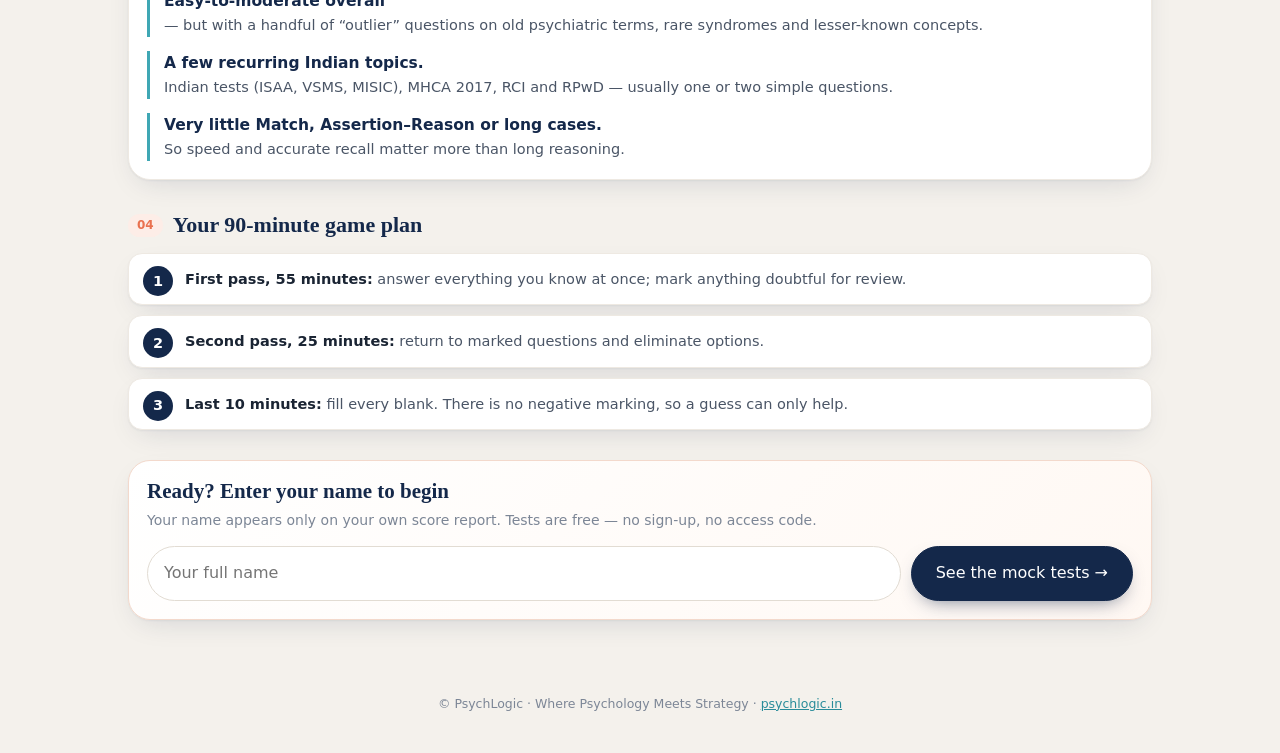
==== commit c17da35c: "Add files via upload" ====
--- a/index.html
+++ b/index.html
@@ -32,7 +32,7 @@
       <p class="eyebrow">IHBAS, Delhi · Master in Clinical Psychology (RCI) · 2026–28</p>
       <h1>Three free full-length mocks,<br><em>built on the real IHBAS paper.</em></h1>
       <p class="lede">100 questions · 90 minutes · the exact official section split · no negative marking — then a detailed, GATE-style analysis of where your marks went, with an easy explanation for every question.</p>
-      <div class="hero-cta"><a class="btn btn-lg btn-hero" href="#startForm" id="heroGo">Start a free mock →</a><a class="btn btn-lg btn-hero-2" href="#splitBars">See the exam pattern</a></div>
+      <div class="hero-cta"><a class="btn btn-lg btn-hero" href="#startForm" id="heroGo">Start a free mock →</a></div>
       <div class="count-card" id="examCount">
         <div class="cc-label"><span class="live-dot"></span>Entrance exam</div>
         <div class="cc-date" id="examDate"></div>
@@ -57,13 +57,7 @@
       <div><i class="ico">📖</i><p><b>Syllabus:</b> postgraduate (MA/M.Sc.) level psychology, as per the IHBAS prospectus.</p></div>
     </div>
 
-    <h2 class="sec-title"><span>02</span>Official section-wise paper</h2>
-    <div class="card">
-      <p class="muted small">From the IHBAS prospectus. Every PsychLogic mock follows this split exactly; questions are mixed, not grouped by section, as in the real paper.</p>
-      <div class="split" id="splitBars"></div>
-    </div>
-
-    <h2 class="sec-title"><span>03</span>Level of competition</h2>
+    <h2 class="sec-title"><span>02</span>Level of competition</h2>
     <div class="grid-2">
       <div class="card">
         <h3>Seats for 2026–28</h3>
@@ -78,7 +72,7 @@
       </div>
     </div>
 
-    <h2 class="sec-title"><span>04</span>How the IHBAS paper feels</h2>
+    <h2 class="sec-title"><span>03</span>How the IHBAS paper feels</h2>
     <div class="card feel">
       <div><b>Mostly direct one-liners.</b><span>Who developed which test or therapy, definitions, criteria and durations, brain structures, statistics basics.</span></div>
       <div><b>Easy-to-moderate overall</b><span>— but with a handful of “outlier” questions on old psychiatric terms, rare syndromes and lesser-known concepts.</span></div>
@@ -86,7 +80,7 @@
       <div><b>Very little Match, Assertion–Reason or long cases.</b><span>So speed and accurate recall matter more than long reasoning.</span></div>
     </div>
 
-    <h2 class="sec-title"><span>05</span>Your 90-minute game plan</h2>
+    <h2 class="sec-title"><span>04</span>Your 90-minute game plan</h2>
     <ol class="plan">
       <li><b>First pass, 55 minutes:</b> answer everything you know at once; mark anything doubtful for review.</li>
       <li><b>Second pass, 25 minutes:</b> return to marked questions and eliminate options.</li>
@@ -95,7 +89,7 @@
 
     <form id="startForm" class="card start-card" novalidate autocomplete="off">
       <h3>Ready? Enter your name to begin</h3>
-      <p class="muted small">Your name appears only on your own score report. Tests are free — no sign-up, no access code. Your attempts are saved on this device.</p>
+      <p class="muted small">Your name appears only on your own score report. Tests are free — no sign-up, no access code.</p>
       <div class="start-row">
         <input id="inName" type="text" placeholder="Your full name" maxlength="60" aria-label="Your full name">
         <button class="btn btn-primary btn-lg" type="submit">See the mock tests →</button>
@@ -147,12 +141,6 @@
     </div>
 
     <div class="card">
-      <h3>What is inside this paper</h3>
-      <div class="split compact" id="instrSplit"></div>
-      <p class="muted tiny" id="instrMix"></p>
-    </div>
-
-    <div class="card">
       <h3>How the test screen works</h3>
       <ol class="rules">
         <li>The timer starts when you press <b>Start the test</b> and cannot be paused. At zero, the test is submitted automatically.</li>
@@ -161,7 +149,7 @@
           <div class="legend-demo">
             <span><i class="pal st-nv">1</i>Not visited</span><span><i class="pal st-na">2</i>Not answered</span><span><i class="pal st-a">3</i>Answered</span><span><i class="pal st-m">4</i>Marked, no answer</span><span><i class="pal st-am">5</i>Answered &amp; marked</span>
           </div></li>
-        <li>If you close the page, your test is saved on this device and you can resume, but the clock keeps running.</li>
+        <li>If you close the page by mistake, you can resume, but the clock keeps running.</li>
         <li>Copying and screenshots of questions are not allowed. The questions belong to PsychLogic.</li>
       </ol>
     </div>
--- a/css/style.css
+++ b/css/style.css
@@ -362,3 +362,16 @@
 .dt-wall p{color:#C9D6E6;max-width:420px;margin:0 auto}
 body.dt-open .dt-wall{display:grid}
 body.dt-open .screen,body.dt-open .modal{visibility:hidden}
+
+/* structured question layouts */
+.q-text p{margin:0 0 12px}
+.mt{width:100%;border-collapse:separate;border-spacing:0;margin:4px 0 2px;font-size:15px;border:1px solid var(--line);border-radius:12px;overflow:hidden;background:#fff}
+.mt th{background:var(--navy);color:#fff;font-weight:500;text-align:left;padding:8px 12px;font-size:13.5px}
+.mt td{padding:9px 12px;border-top:1px solid var(--line-2);vertical-align:top;width:50%}
+.mt td b,.seq b{color:var(--teal)}
+.seq{list-style:none;margin:4px 0 2px;padding:0;display:grid;gap:6px}
+.seq li{display:flex;gap:10px;align-items:baseline;background:#fff;border:1px solid var(--line);border-radius:10px;padding:8px 12px;font-size:15px}
+.seq li b{min-width:26px}
+.ar{display:grid;gap:8px;margin:4px 0 2px}
+.ar div{background:#fff;border:1px solid var(--line);border-left:4px solid var(--teal);border-radius:10px;padding:9px 12px;font-size:15px}
+.ar b{display:block;font-size:12.5px;color:var(--teal);text-transform:uppercase;letter-spacing:.04em}
